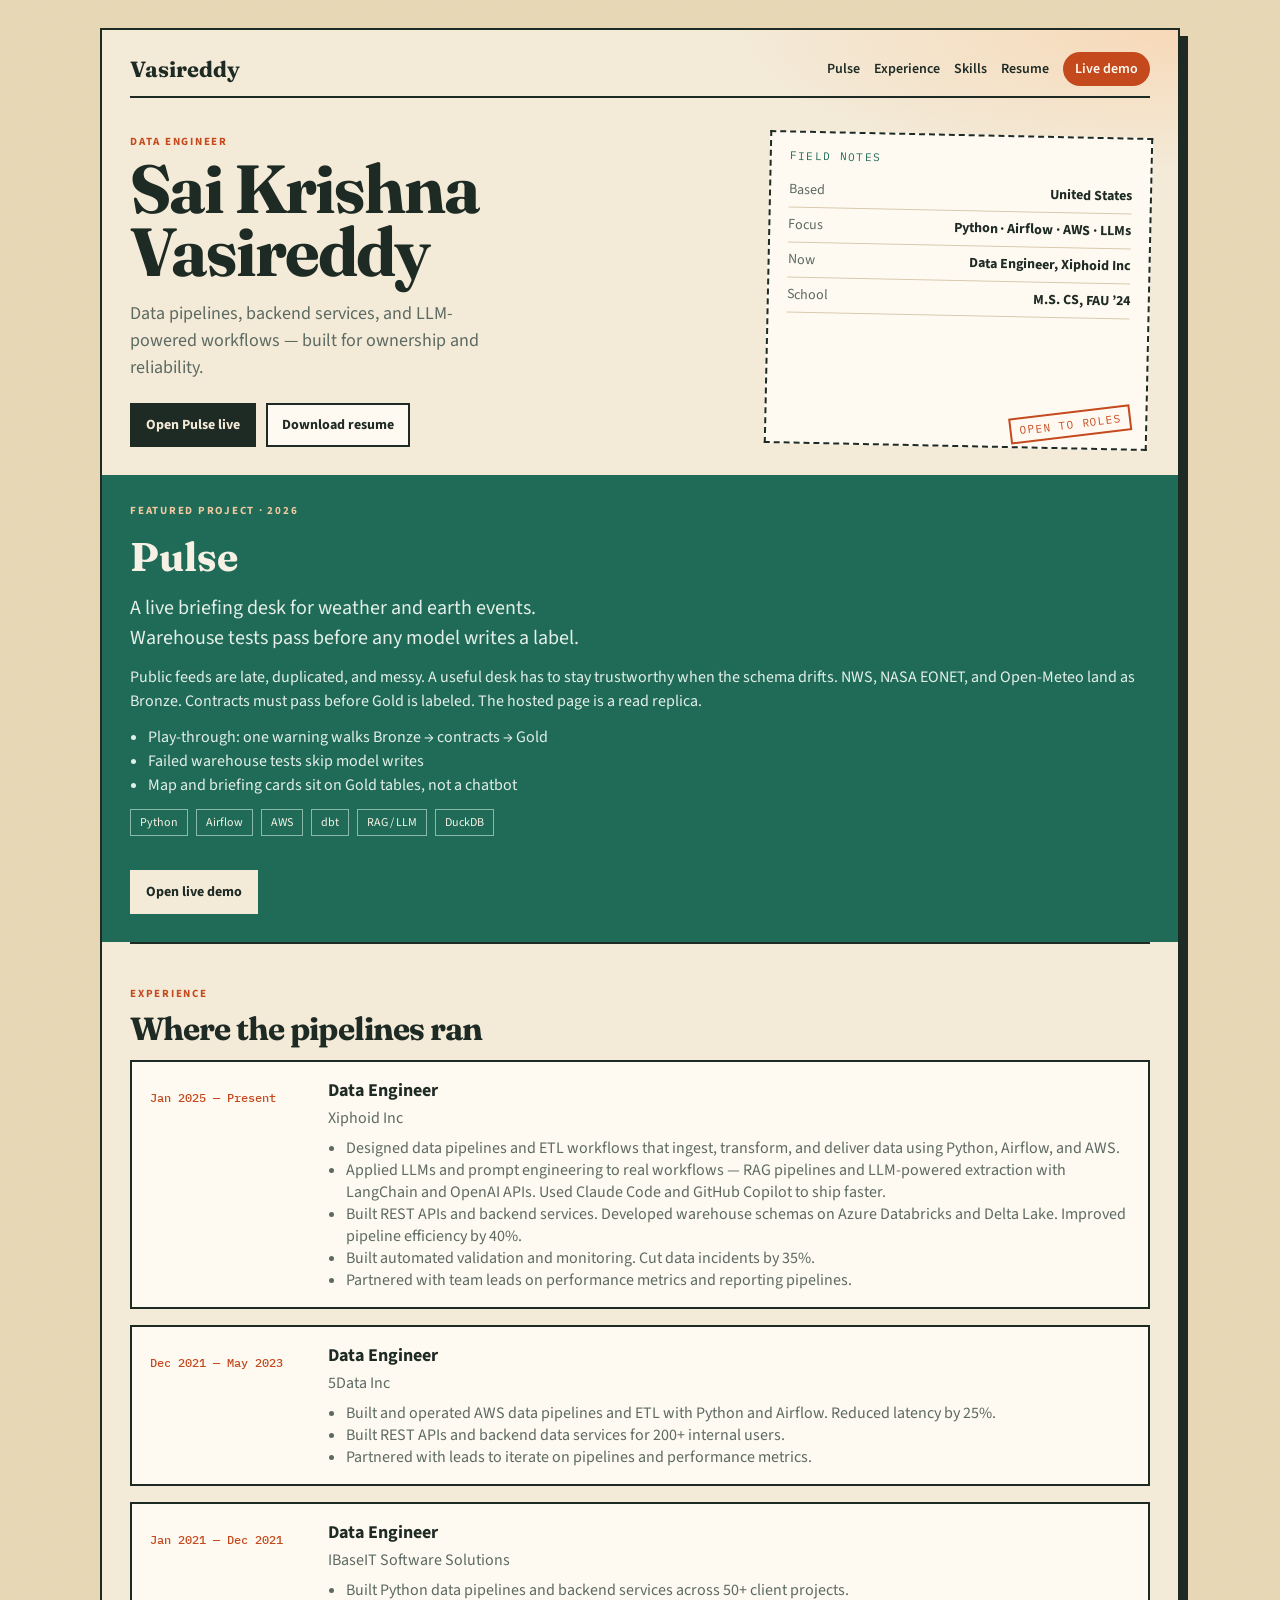
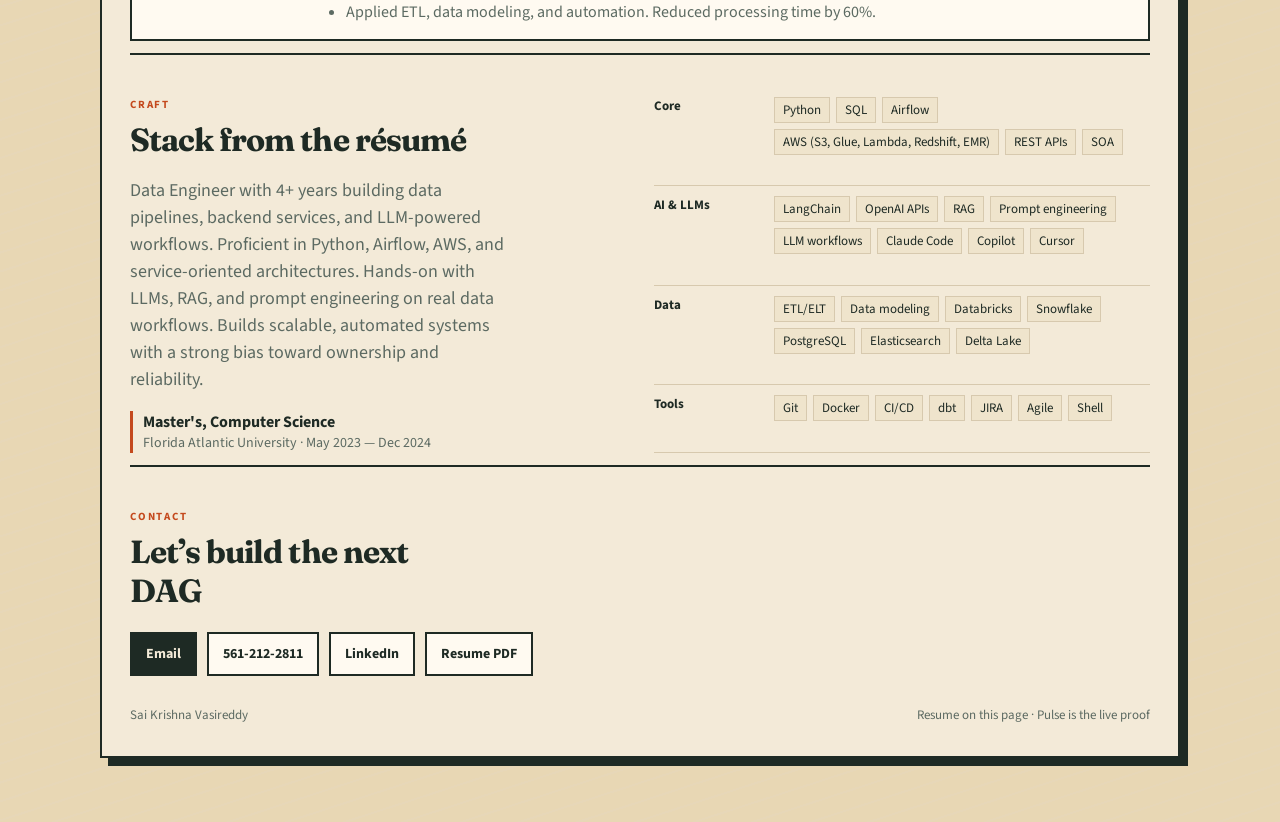
==== site/index.html @ 6b6f9ebe "implementations" ====
<!DOCTYPE html>
<html lang="en">
  <head>
    <meta charset="utf-8" />
    <meta name="viewport" content="width=device-width, initial-scale=1" />
    <title>Sai Krishna Vasireddy — Data Engineer</title>
    <meta
      name="description"
      content="Sai Krishna Vasireddy, data engineer. Python, Airflow, AWS, RAG — plus a live lakehouse where tests block the LLM."
    />
    <link rel="icon" href="./favicon.svg" type="image/svg+xml" />
    <link rel="preconnect" href="https://fonts.googleapis.com" />
    <link rel="preconnect" href="https://fonts.gstatic.com" crossorigin />
    <link
      href="https://fonts.googleapis.com/css2?family=Fraunces:opsz,wght@9..144,500;9..144,650;9..144,700&family=IBM+Plex+Mono:wght@400;500&family=Source+Sans+3:ital,wght@0,400;0,600;0,700;1,400&display=swap"
      rel="stylesheet"
    />
    <link rel="stylesheet" href="./styles.css" />
  </head>
  <body>
    <div class="paper">
      <a class="skip" href="#work">Skip to work</a>
      <header class="nav">
        <a class="mark" href="./">Vasireddy</a>
        <nav>
          <a href="#pulse">Pulse</a>
          <a href="#work">Experience</a>
          <a href="#skills">Skills</a>
          <a href="./Sai_Krishna_Vasireddy_Resume.pdf">Resume</a>
          <a class="nav-cta" href="./pulse/">Live demo</a>
        </nav>
      </header>

      <section class="hero">
        <div class="hero-copy">
          <p class="kicker" id="role-line">Data Engineer</p>
          <h1 id="name-line">Sai Krishna Vasireddy</h1>
          <p class="lede" id="headline-line"></p>
          <div class="hero-actions">
            <a class="btn primary" href="./pulse/">Open Pulse live</a>
            <a class="btn ghost" href="./Sai_Krishna_Vasireddy_Resume.pdf">Download resume</a>
          </div>
        </div>
        <aside class="ticket" aria-label="At a glance">
          <p class="ticket-label">Field notes</p>
          <dl>
            <div><dt>Based</dt><dd id="location-line">United States</dd></div>
            <div><dt>Focus</dt><dd>Python · Airflow · AWS · LLMs</dd></div>
            <div><dt>Now</dt><dd>Data Engineer, Xiphoid Inc</dd></div>
            <div><dt>School</dt><dd>M.S. CS, FAU ’24</dd></div>
          </dl>
          <p class="stamp">Open to roles</p>
        </aside>
      </section>

      <section id="pulse" class="band">
        <div id="projects"></div>
      </section>

      <section id="work" class="section">
        <div class="section-head">
          <p class="kicker">Experience</p>
          <h2>Where the pipelines ran</h2>
        </div>
        <div id="experience" class="timeline"></div>
      </section>

      <section id="skills" class="section grid-2">
        <div>
          <p class="kicker">Craft</p>
          <h2>Stack from the résumé</h2>
          <p id="summary-line" class="body"></p>
          <div id="edu-certs"></div>
        </div>
        <div id="skill-board" class="skill-board"></div>
      </section>

      <section id="contact" class="section contact">
        <p class="kicker">Contact</p>
        <h2>Let’s build the next DAG</h2>
        <div class="hero-actions" id="contact-links"></div>
      </section>

      <footer class="foot">
        <span id="foot-name">Sai Krishna Vasireddy</span>
        <span>Resume on this page · Pulse is the live proof</span>
      </footer>
    </div>

    <script src="./profile.js?v=4"></script>
    <script src="./projects.js?v=4"></script>
    <script src="./app.js?v=4"></script>
  </body>
</html>
---- site/styles.css ----
:root {
  --paper: #f3ead8;
  --paper-2: #efe4cc;
  --ink: #1e2a24;
  --muted: #5c6a62;
  --line: #d7c9ae;
  --rust: #c4491d;
  --pine: #1f6b57;
  --card: #fffaf1;
  --shadow: 8px 8px 0 #1e2a24;
}

* {
  box-sizing: border-box;
}

html {
  scroll-behavior: smooth;
}

body {
  margin: 0;
  color: var(--ink);
  background:
    repeating-linear-gradient(
      -18deg,
      #e7d7b8 0 2px,
      transparent 2px 18px
    ),
    #e8d7b4;
  font-family: "Source Sans 3", system-ui, sans-serif;
}

.skip {
  position: absolute;
  left: -999px;
}

.paper {
  max-width: 1080px;
  margin: 28px auto 64px;
  background:
    radial-gradient(900px 280px at 100% 0%, #f7d9b8 0%, transparent 50%),
    var(--paper);
  border: 2px solid var(--ink);
  box-shadow: var(--shadow);
  padding: 0 28px 8px;
}

.nav {
  display: flex;
  justify-content: space-between;
  align-items: center;
  gap: 16px;
  padding: 22px 0 10px;
  border-bottom: 2px solid var(--ink);
}

.mark {
  font-family: "Fraunces", Georgia, serif;
  font-weight: 700;
  font-size: 22px;
  color: var(--ink);
  text-decoration: none;
}

nav {
  display: flex;
  flex-wrap: wrap;
  gap: 14px;
  align-items: center;
  font-size: 14px;
  font-weight: 600;
}

nav a {
  color: var(--ink);
  text-decoration: none;
}

nav a:hover {
  color: var(--rust);
}

.nav-cta {
  background: var(--rust);
  color: #fffaf1 !important;
  padding: 7px 12px;
  border-radius: 999px;
}

.hero {
  display: grid;
  grid-template-columns: 1.35fr 0.85fr;
  gap: 28px;
  padding: 36px 0 28px;
}

.kicker {
  margin: 0 0 8px;
  letter-spacing: 0.16em;
  text-transform: uppercase;
  font-size: 11px;
  font-weight: 700;
  color: var(--rust);
}

h1 {
  font-family: "Fraunces", Georgia, serif;
  font-size: clamp(40px, 6vw, 68px);
  line-height: 0.92;
  letter-spacing: -0.03em;
  margin: 0 0 14px;
}

h2 {
  font-family: "Fraunces", Georgia, serif;
  font-size: 32px;
  margin: 0 0 12px;
  letter-spacing: -0.03em;
}

.lede,
.body {
  font-size: 18px;
  line-height: 1.5;
  color: var(--muted);
  max-width: 42ch;
}

.hero-actions {
  display: flex;
  flex-wrap: wrap;
  gap: 10px;
  margin-top: 22px;
}

.btn {
  text-decoration: none;
  font-weight: 700;
  font-size: 14px;
  padding: 10px 14px;
  border: 2px solid var(--ink);
  color: var(--ink);
  background: var(--card);
}

.btn.primary {
  background: var(--ink);
  color: var(--paper);
}

.btn.ghost:hover,
.btn.primary:hover {
  box-shadow: 4px 4px 0 var(--rust);
  transform: translate(-1px, -1px);
}

.ticket {
  background: var(--card);
  border: 2px dashed var(--ink);
  padding: 16px 18px 20px;
  position: relative;
  rotate: 1.2deg;
}

.ticket-label {
  font-family: "IBM Plex Mono", ui-monospace, monospace;
  font-size: 11px;
  letter-spacing: 0.12em;
  text-transform: uppercase;
  margin: 0 0 10px;
  color: var(--pine);
}

.ticket dl {
  margin: 0;
}

.ticket dl div {
  display: flex;
  justify-content: space-between;
  gap: 12px;
  padding: 7px 0;
  border-bottom: 1px solid var(--line);
  font-size: 14px;
}

.ticket dt {
  color: var(--muted);
}

.ticket dd {
  margin: 0;
  font-weight: 700;
  text-align: right;
}

.stamp {
  position: absolute;
  right: 14px;
  bottom: 10px;
  margin: 0;
  border: 2px solid var(--rust);
  color: var(--rust);
  font-family: "IBM Plex Mono", ui-monospace, monospace;
  font-size: 11px;
  letter-spacing: 0.08em;
  text-transform: uppercase;
  padding: 4px 8px;
  rotate: -8deg;
  background: rgba(255, 250, 241, 0.9);
}

.band {
  margin: 0 -28px;
  padding: 28px;
  background: var(--pine);
  color: #f6f1e4;
}

.band .kicker {
  color: #f0c9a0;
}

.project {
  display: grid;
  gap: 12px;
}

.project h3 {
  font-family: "Fraunces", Georgia, serif;
  font-size: 40px;
  margin: 0;
}

.one-liner {
  font-size: 20px;
  margin: 0;
  max-width: 50ch;
}

.project p,
.highlights {
  margin: 0;
  color: #e4efe8;
  line-height: 1.5;
}

.highlights {
  padding-left: 18px;
}

.tags {
  display: flex;
  flex-wrap: wrap;
  gap: 8px;
}

.tags span {
  border: 1px solid #8bb9a8;
  padding: 4px 9px;
  font-size: 12px;
}

.band .btn.primary {
  background: #f3ead8;
  color: var(--ink);
  border-color: #f3ead8;
}

.band .btn.ghost {
  background: transparent;
  color: #f3ead8;
  border-color: #f3ead8;
}

.section {
  padding: 42px 0 12px;
  border-top: 2px solid var(--ink);
}

.grid-2 {
  display: grid;
  grid-template-columns: 1fr 1fr;
  gap: 28px;
}

.timeline {
  display: grid;
  gap: 16px;
}

.job {
  display: grid;
  grid-template-columns: 160px 1fr;
  gap: 18px;
  background: var(--card);
  border: 2px solid var(--ink);
  padding: 16px 18px;
}

.job .when {
  font-family: "IBM Plex Mono", ui-monospace, monospace;
  font-size: 12px;
  color: var(--rust);
  font-weight: 500;
}

.job h3 {
  margin: 0 0 4px;
  font-size: 18px;
}

.job .org {
  margin: 0 0 8px;
  color: var(--muted);
}

.job ul {
  margin: 0;
  padding-left: 18px;
  color: var(--muted);
}

.skill-board {
  display: grid;
  gap: 10px;
}

.skill-row {
  display: grid;
  grid-template-columns: 110px 1fr;
  gap: 10px;
  align-items: start;
  border-bottom: 1px solid var(--line);
  padding-bottom: 8px;
}

.skill-row strong {
  font-size: 13px;
}

.chips {
  display: flex;
  flex-wrap: wrap;
  gap: 6px;
}

.chips span {
  background: var(--paper-2);
  border: 1px solid var(--line);
  padding: 3px 8px;
  font-size: 13px;
}

.edu {
  margin-top: 18px;
  display: grid;
  gap: 8px;
}

.edu article {
  border-left: 3px solid var(--rust);
  padding-left: 10px;
}

.edu p {
  margin: 0;
  color: var(--muted);
  font-size: 14px;
}

.contact h2 {
  max-width: 16ch;
}

.foot {
  display: flex;
  justify-content: space-between;
  gap: 12px;
  padding: 18px 0 24px;
  font-size: 13px;
  color: var(--muted);
}

@media (max-width: 800px) {
  .paper {
    margin: 0;
    border: none;
    box-shadow: none;
  }

  .hero,
  .grid-2,
  .job,
  .nav,
  .foot {
    grid-template-columns: 1fr;
    display: grid;
  }

  .ticket {
    rotate: 0;
  }

  h1 {
    font-size: 42px;
  }
}
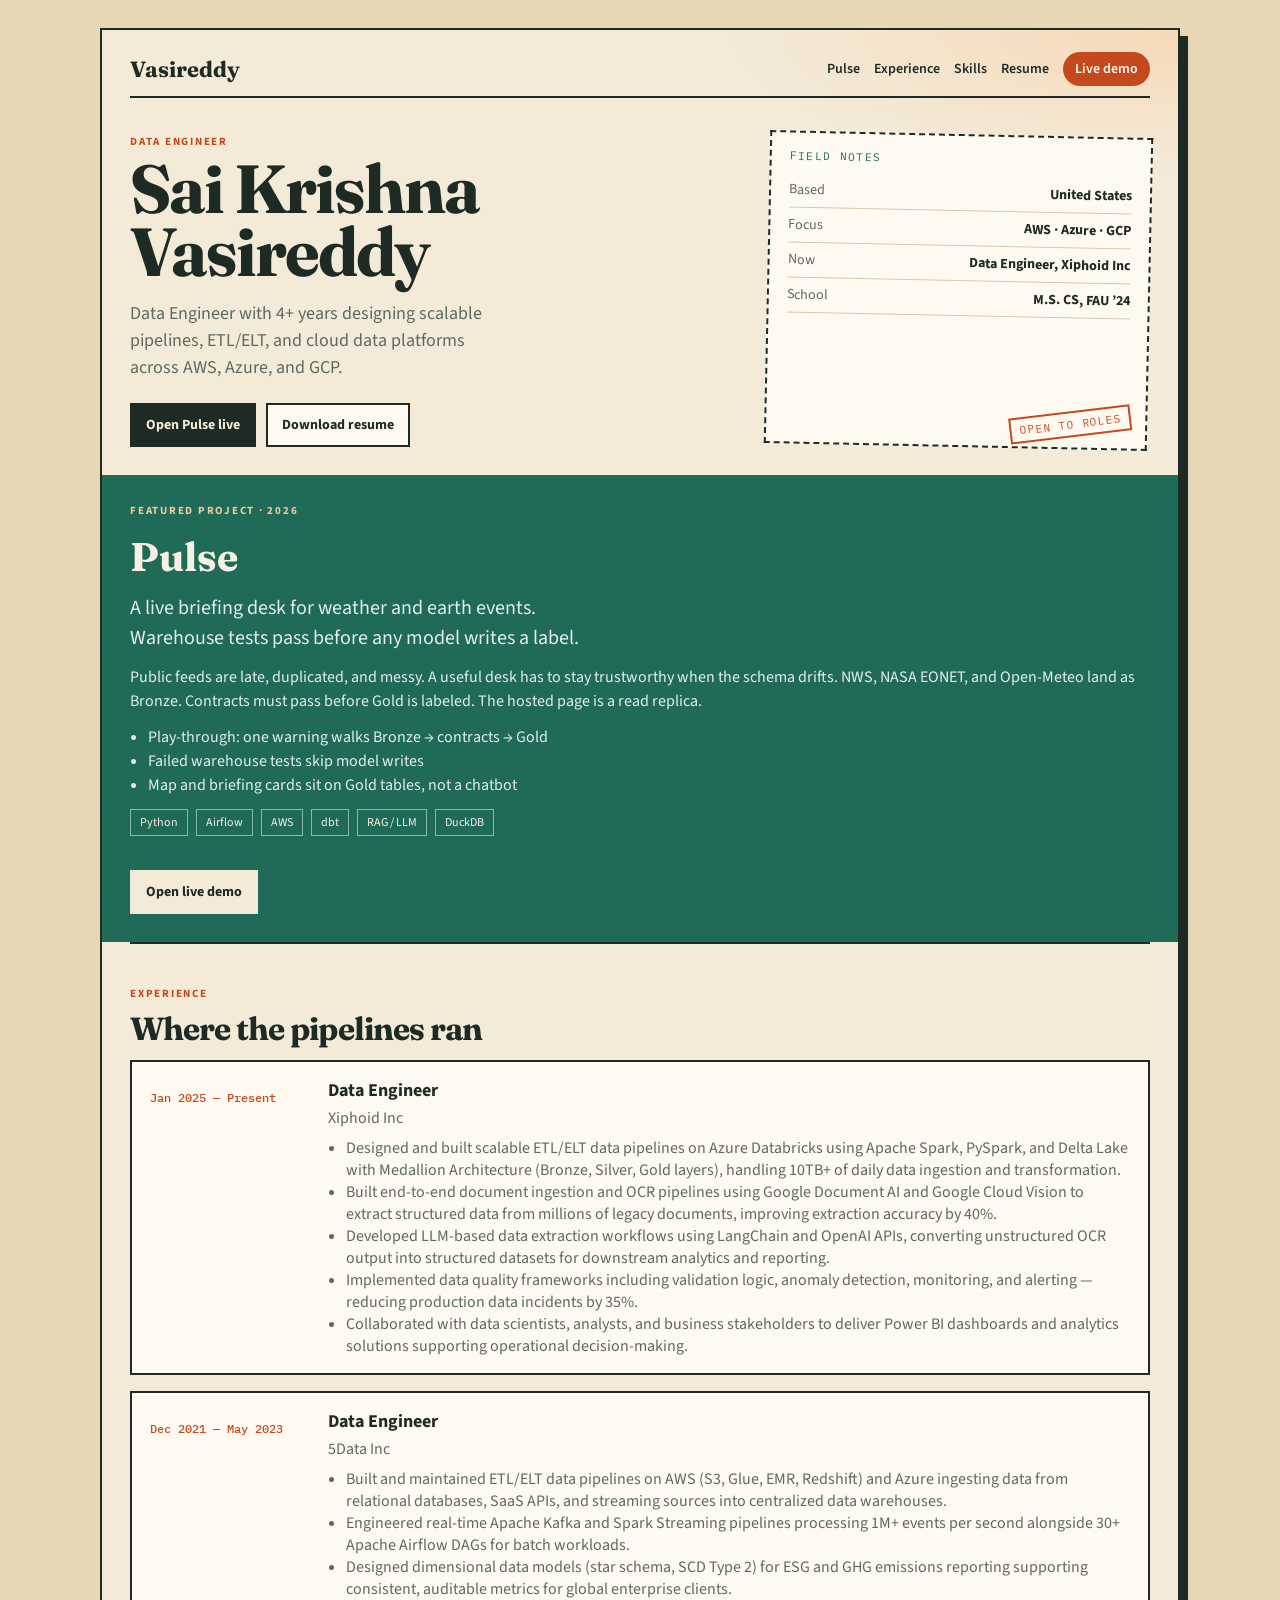
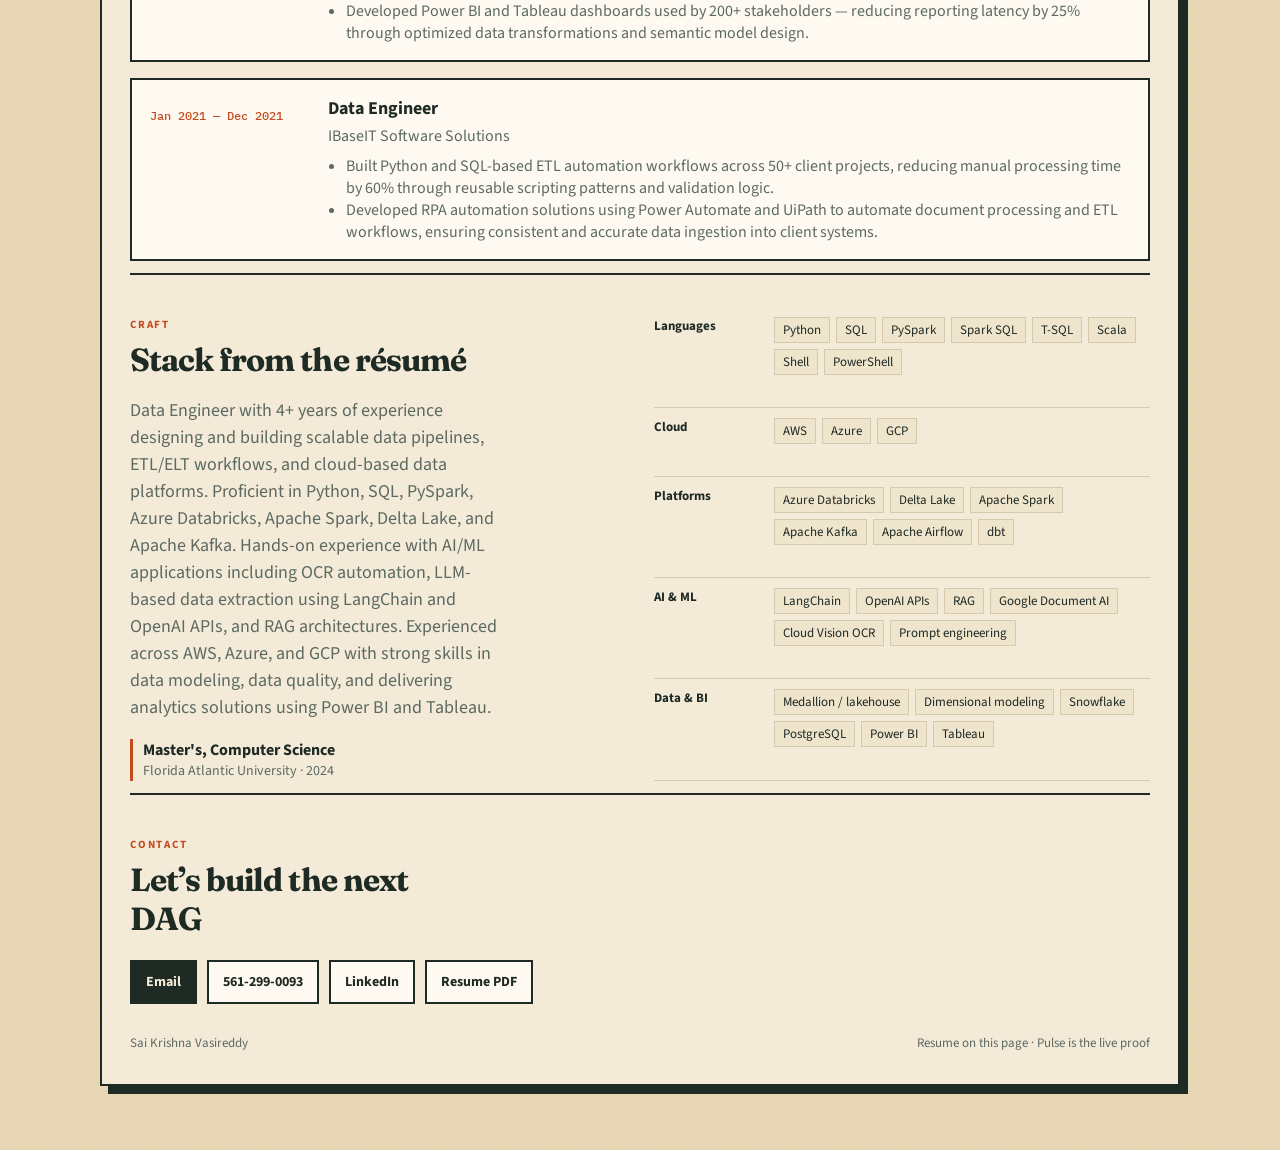
==== commit 54a53b42: "fixes" ====
--- a/site/index.html
+++ b/site/index.html
@@ -6,7 +6,7 @@
     <title>Sai Krishna Vasireddy — Data Engineer</title>
     <meta
       name="description"
-      content="Sai Krishna Vasireddy, data engineer. Python, Airflow, AWS, RAG — plus a live lakehouse where tests block the LLM."
+      content="Sai Krishna Vasireddy, data engineer. AWS, Azure, GCP — plus Pulse, a live lakehouse where tests block the model."
     />
     <link rel="icon" href="./favicon.svg" type="image/svg+xml" />
     <link rel="preconnect" href="https://fonts.googleapis.com" />
@@ -45,7 +45,7 @@
           <p class="ticket-label">Field notes</p>
           <dl>
             <div><dt>Based</dt><dd id="location-line">United States</dd></div>
-            <div><dt>Focus</dt><dd>Python · Airflow · AWS · LLMs</dd></div>
+            <div><dt>Focus</dt><dd>AWS · Azure · GCP</dd></div>
             <div><dt>Now</dt><dd>Data Engineer, Xiphoid Inc</dd></div>
             <div><dt>School</dt><dd>M.S. CS, FAU ’24</dd></div>
           </dl>
@@ -87,8 +87,8 @@
       </footer>
     </div>
 
-    <script src="./profile.js?v=4"></script>
-    <script src="./projects.js?v=4"></script>
-    <script src="./app.js?v=4"></script>
+    <script src="./profile.js?v=6"></script>
+    <script src="./projects.js?v=6"></script>
+    <script src="./app.js?v=6"></script>
   </body>
 </html>
